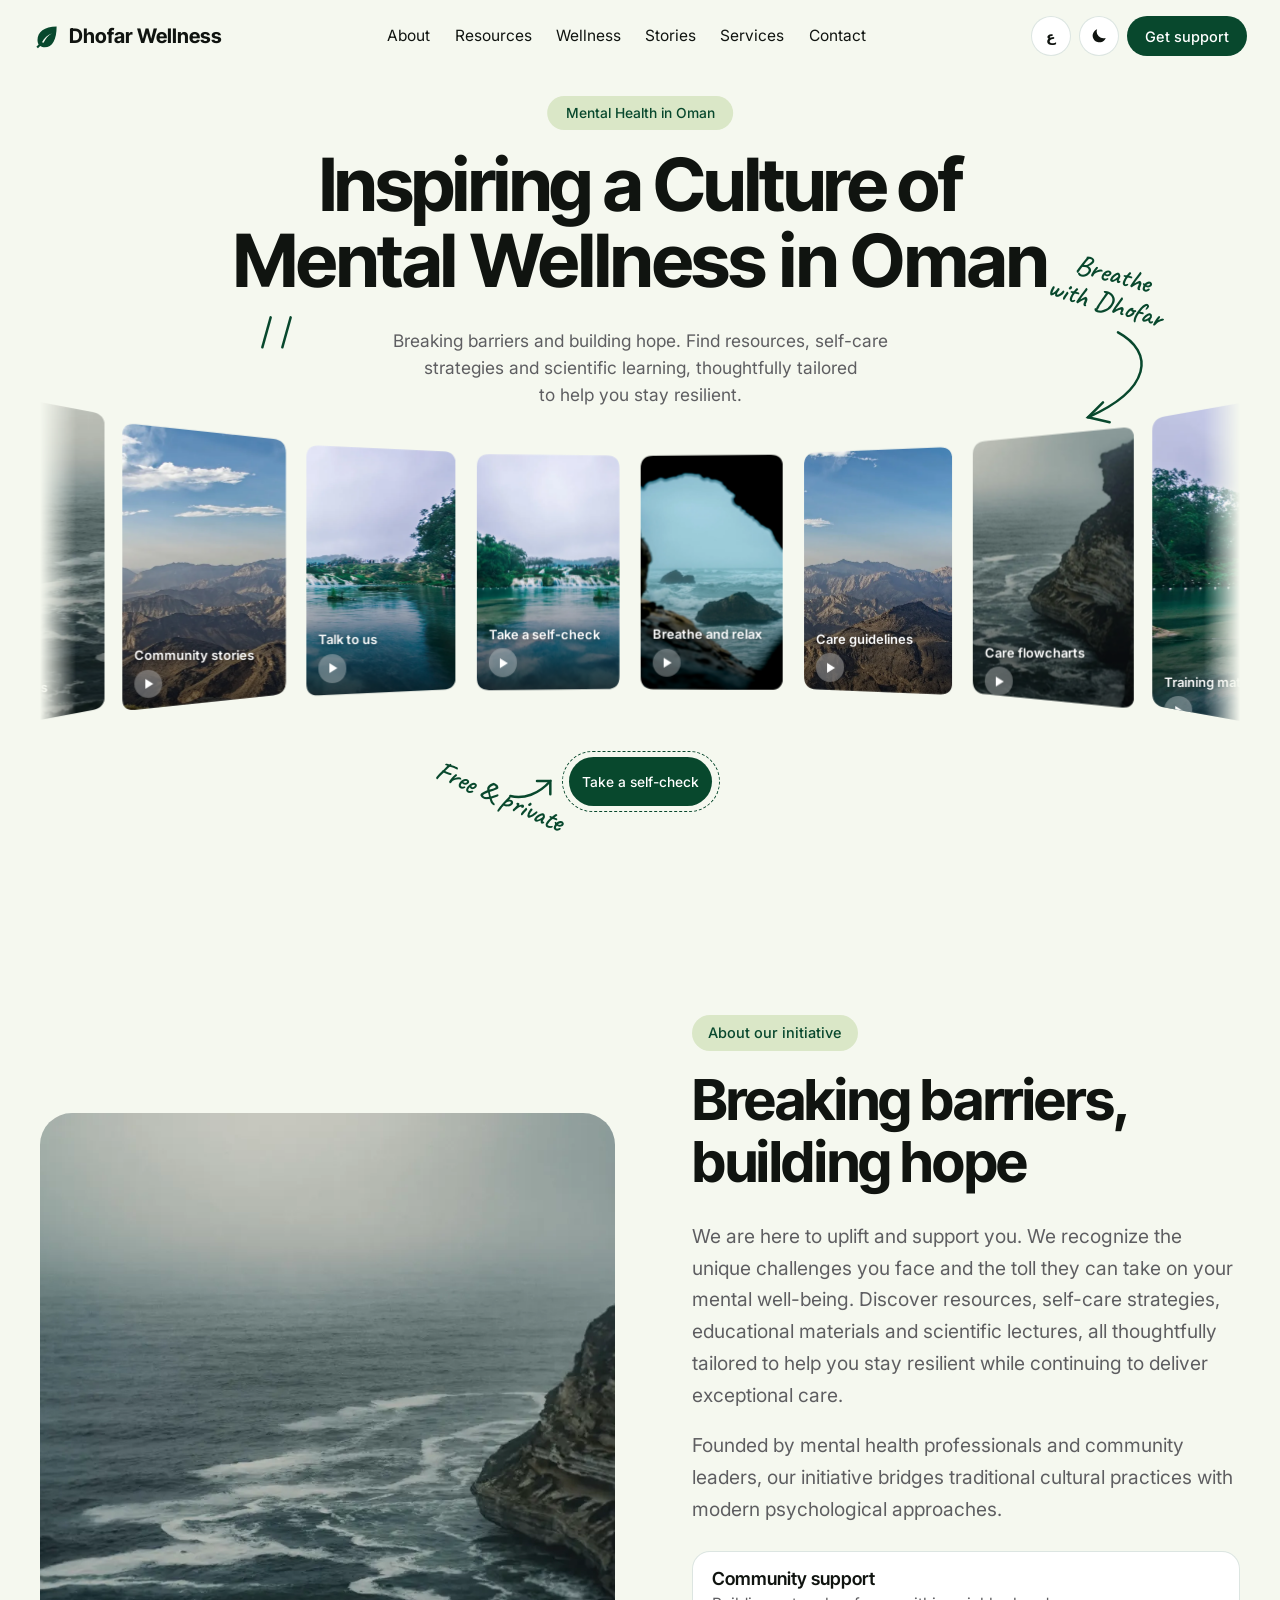
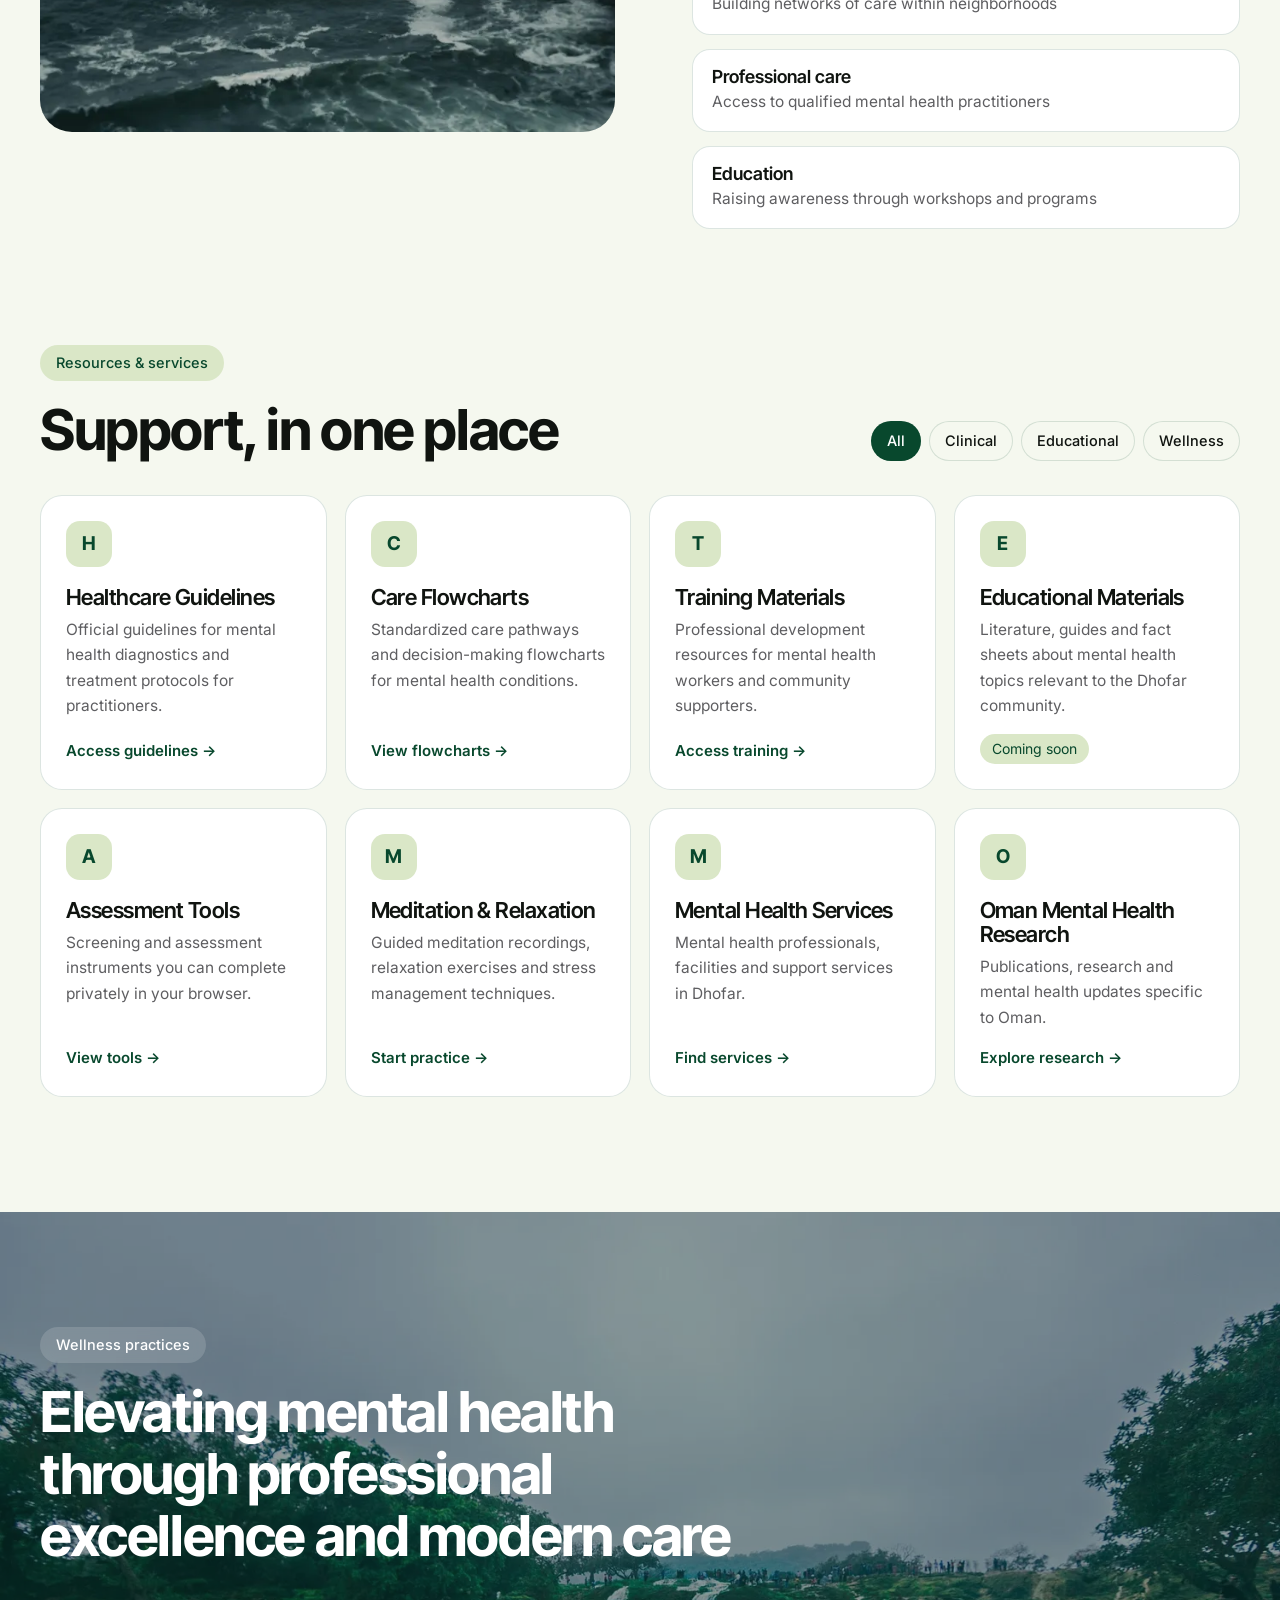
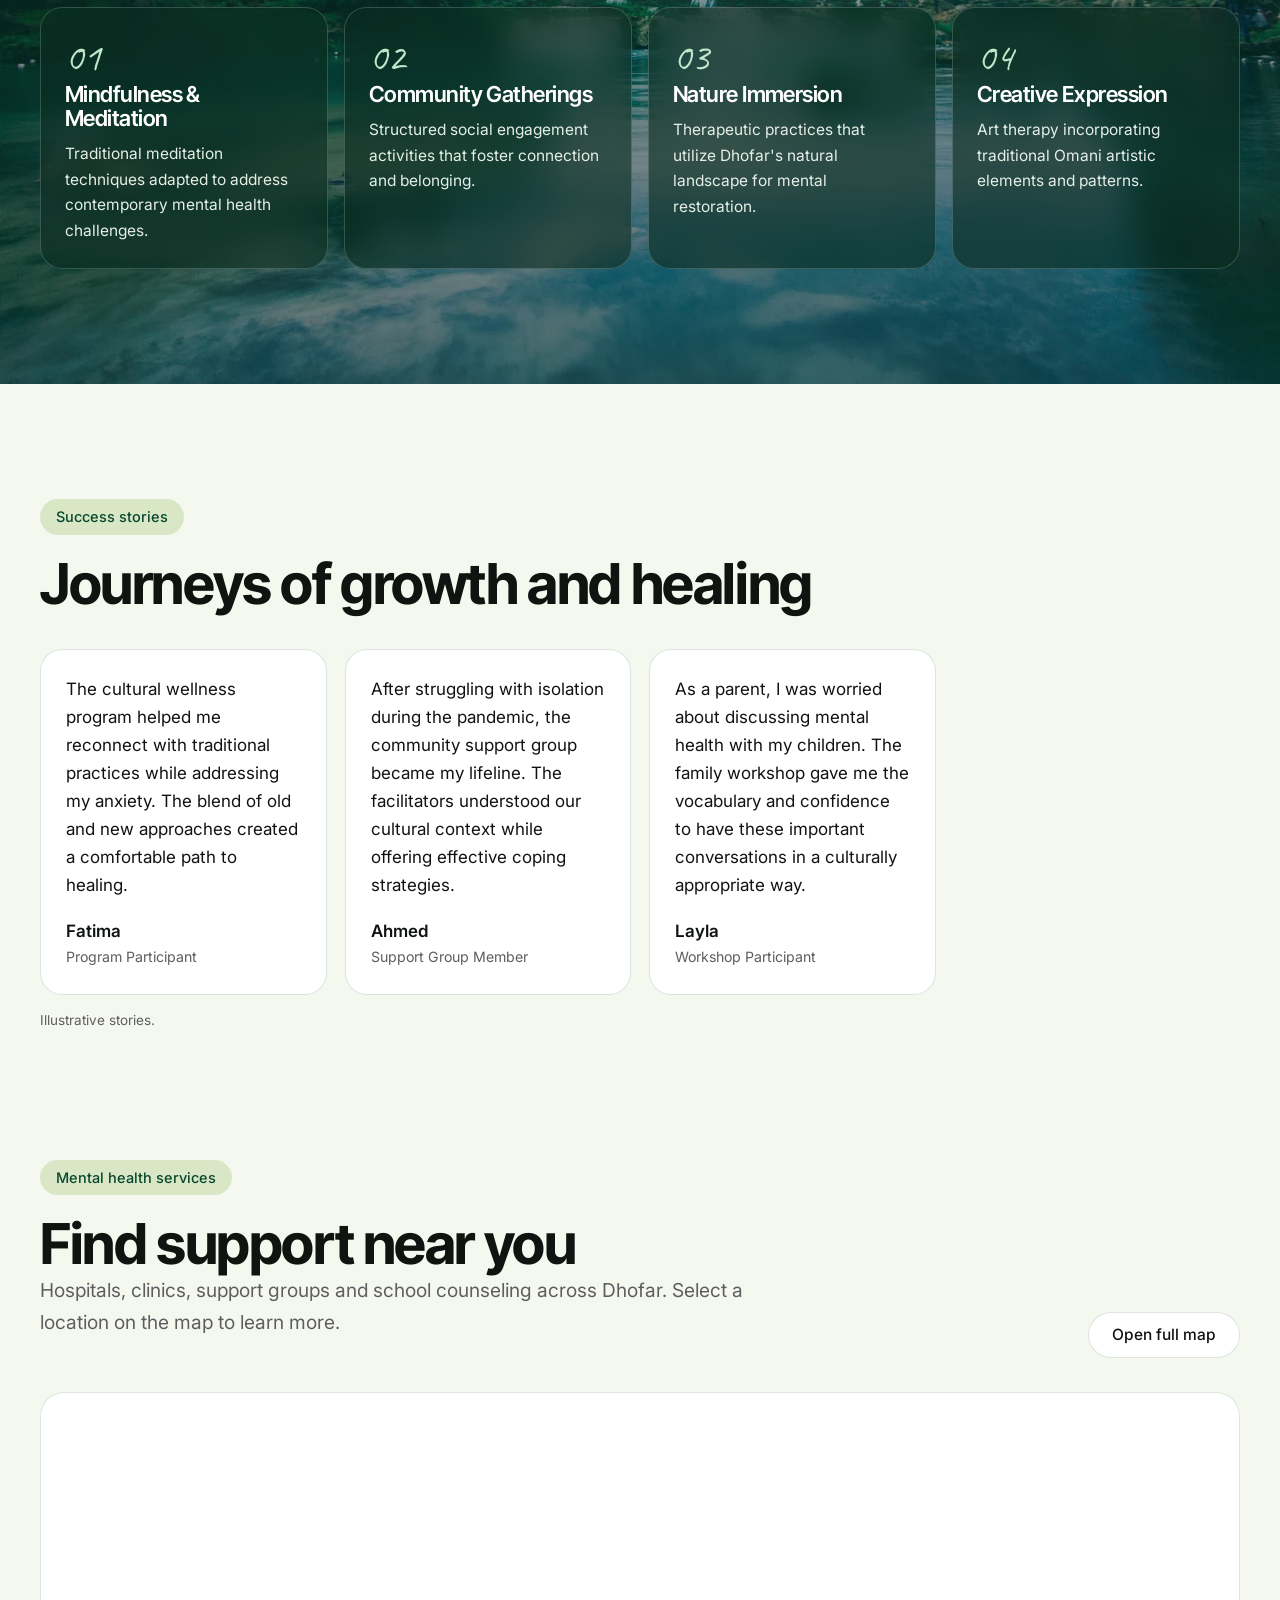
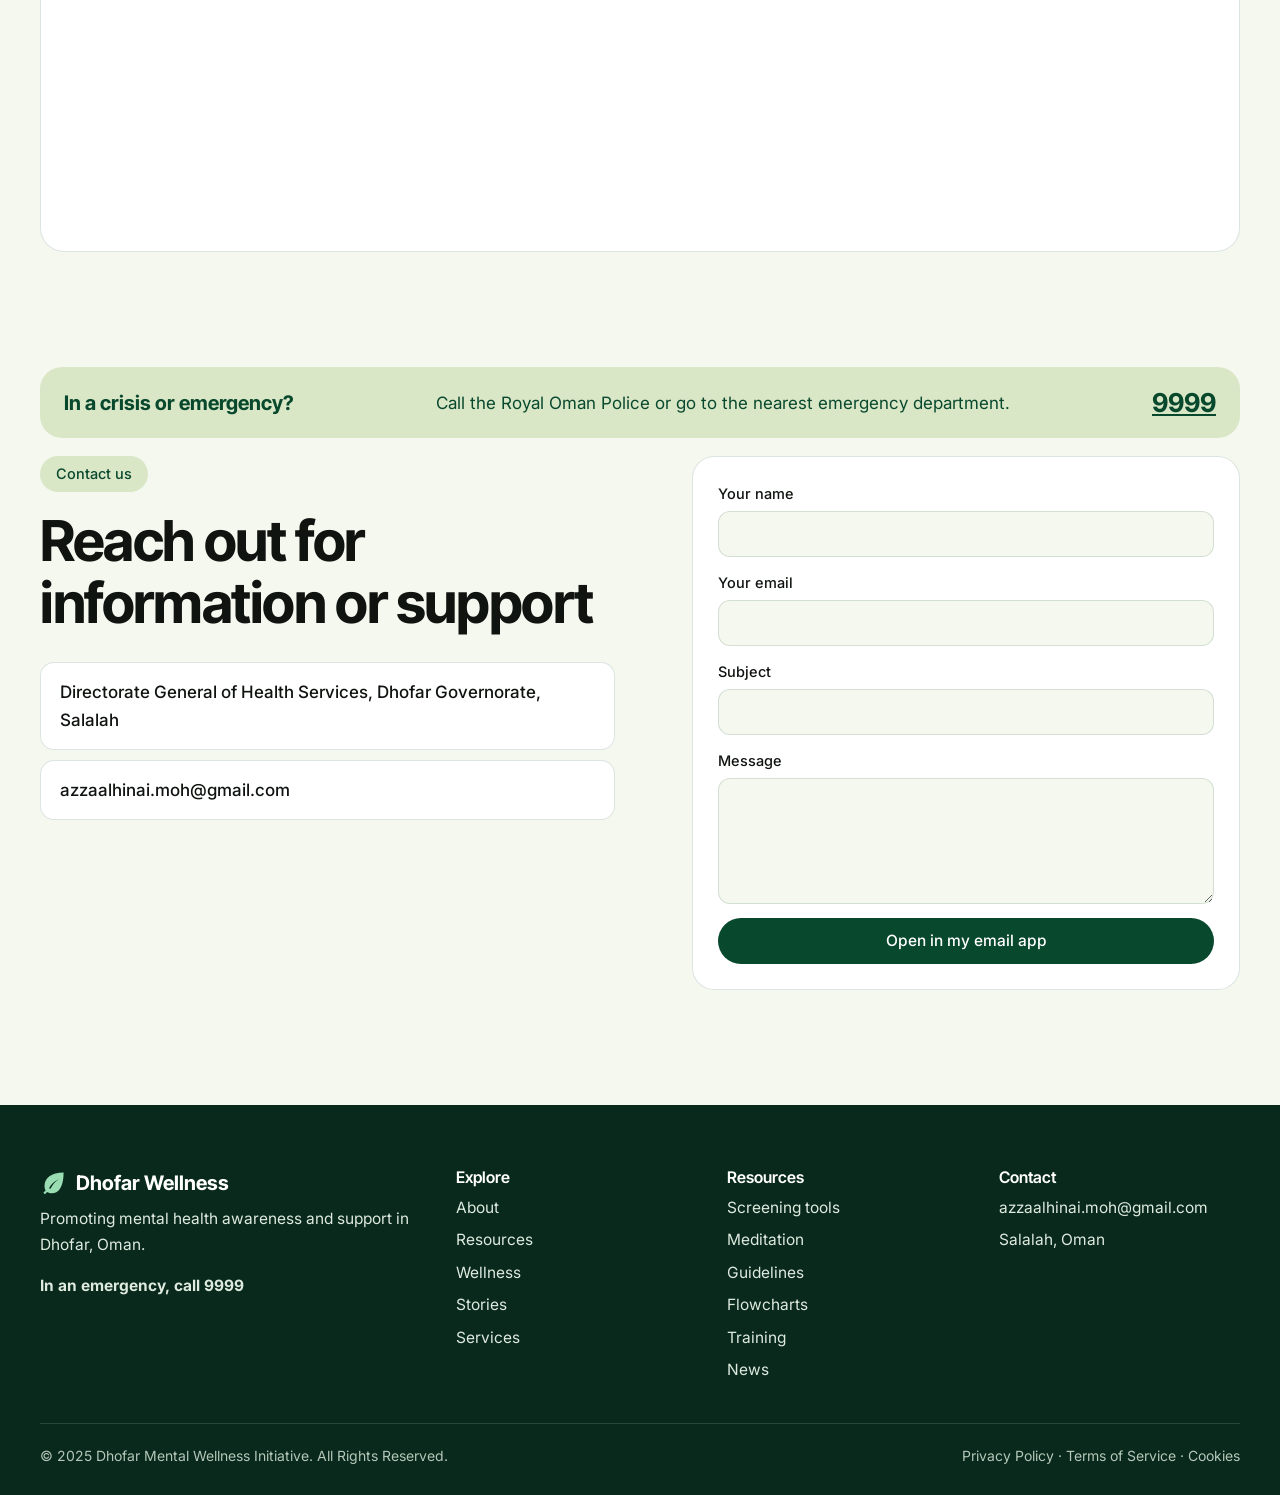
==== index.html @ 6db08f53 "Rebuild Dhofar Mental Wellness Initiative site Co-Authored-By: Claude Opus 5.5 <noreply@anthropic.co" ====
<!doctype html>
<html lang="en" dir="ltr">
<head>
<meta charset="utf-8"><meta name="viewport" content="width=device-width,initial-scale=1">
<title>Home | Dhofar Mental Wellness Initiative</title>
<meta name="description" content="Mental health resources, screening tools and support for Dhofar, Oman.">
<script>(function(){var s=function(k){try{return localStorage.getItem(k)}catch(e){}},l=s('lang')||(/^ar/i.test(navigator.language)?'ar':'en'),h=document.documentElement;h.lang=l;h.dir=l==='ar'?'rtl':'ltr';h.dataset.theme=s('theme')||(matchMedia('(prefers-color-scheme: dark)').matches?'dark':'light')})()</script>
<link rel="preconnect" href="https://fonts.googleapis.com"><link rel="preconnect" href="https://fonts.gstatic.com" crossorigin>
<link href="https://fonts.googleapis.com/css2?family=Inter:wght@400;500;600&family=Inter+Tight:wght@600;700&family=Caveat:wght@400;600&family=IBM+Plex+Sans+Arabic:wght@400;500;600;700&family=Aref+Ruqaa:wght@400;700&display=swap" rel="stylesheet">
<link rel="stylesheet" href="assets/site.css">
</head>
<body>
<a class="skip" href="#main"><span lang="en">Skip to content</span><span lang="ar">تخطَّ إلى المحتوى</span></a>
<header class="top"><div class="in">
<a class="logo" href="index.html"><svg viewBox="0 0 24 24" fill="currentColor" aria-hidden="true"><path d="M21 3C10 3 4 8 4 15c0 1.500.4 3 1 4l-2 2 1.400 1.400 2-2c1.200.800 2.600 1.100 4 1.100 7 0 10.600-7 10.600-18.500zM8 17c2-4 5-6.500 9-8-3.500 2-6 4.800-7.600 8.600L8 17z"/></svg><span lang="en">Dhofar Wellness</span><span lang="ar">عافية ظفار</span></a>
<nav class="nav" aria-label="Main"><a href="index.html#about"><span lang="en">About</span><span lang="ar">عن المبادرة</span></a><a href="index.html#resources"><span lang="en">Resources</span><span lang="ar">الموارد</span></a><a href="index.html#cultural"><span lang="en">Wellness</span><span lang="ar">العافية</span></a><a href="index.html#stories"><span lang="en">Stories</span><span lang="ar">القصص</span></a><a href="index.html#services"><span lang="en">Services</span><span lang="ar">الخدمات</span></a><a href="index.html#contact"><span lang="en">Contact</span><span lang="ar">تواصل معنا</span></a></nav>
<div class="tools">
<button class="tool" id="langBtn" type="button"><span lang="en" aria-label="التبديل إلى العربية">ع</span><span lang="ar" aria-label="Switch to English">EN</span></button>
<button class="tool" id="themeBtn" type="button" aria-label="Light or dark mode"><svg class="i-moon" viewBox="0 0 24 24" fill="currentColor" aria-hidden="true"><path d="M21 14.500A9 9 0 0 1 9.500 3a9 9 0 1 0 11.500 11.500z"/></svg><svg class="i-sun" viewBox="0 0 24 24" fill="none" stroke="currentColor" stroke-width="2" stroke-linecap="round" aria-hidden="true"><circle cx="12" cy="12" r="4.500"/><path d="M12 2v2M12 20v2M2 12h2M20 12h2M5 5l1.400 1.400M17.600 17.600 19 19M5 19l1.400-1.400M17.600 6.400 19 5"/></svg></button>
<button class="tool burger" id="burger" type="button" aria-label="Menu" aria-expanded="false">☰</button>
<a class="btn" href="index.html#contact"><span lang="en">Get support</span><span lang="ar">اطلب الدعم</span></a>
</div></div></header>
<main id="main">
<section class="hero"><div class="frame">
<p class="badge"><span lang="en">Mental Health in Oman</span><span lang="ar">الصحة النفسية في عُمان</span></p>
<h1><span lang="en"><span class="l">Inspiring a Culture of</span><span class="l l2">Mental Wellness in Oman</span></span><span lang="ar"><span class="l">نُلهم ثقافة</span><span class="l l2">العافية النفسية في عُمان</span></span></h1>
<p class="sub"><span lang="en"><span class="l">Breaking barriers and building hope. Find resources, self-care</span><span class="l">strategies and scientific learning, thoughtfully tailored</span><span class="l">to help you stay resilient.</span></span><span lang="ar"><span class="l">نكسر الحواجز ونبني الأمل. اكتشف موارد واستراتيجيات للعناية بالذات</span><span class="l">ومواد علمية أُعدّت بعناية لتناسب احتياجاتك</span><span class="l">وتساعدك على الصمود.</span></span></p>
<svg class="doodle deco abs" style="--x:263;--y:377;width:calc(46*var(--u));height:calc(44*var(--u))" viewBox="0 0 46 44" aria-hidden="true"><path d="M14 4 4 40"/><path d="M38 4 28 40"/></svg>
<div class="hand deco abs" style="--x:1212;--y:310;transform:rotate(16deg)" aria-hidden="true"><span lang="en">Breathe<br>with Dhofar</span><span lang="ar">تنفّس<br>مع ظفار</span></div>
<svg class="doodle deco abs" style="--x:1215;--y:395;width:calc(130*var(--u));height:calc(120*var(--u))" viewBox="0 0 130 120" aria-hidden="true"><path d="M78 4C122 28 118 72 42 106"/><path d="M60 88 42 106 68 112"/></svg>
<div class="stage" aria-label="Featured sections"><a class="rc" href="screening.html" draggable="false"><img src="assets/img/falls.webp" alt="" style="object-position:50% 55%;animation-delay:-0s" draggable="false"><b><span lang="en">Take a self-check</span><span lang="ar">ابدأ فحصًا ذاتيًا</span></b><i></i></a><a class="rc" href="meditation.html" draggable="false"><img src="assets/img/cave.webp" alt="" style="object-position:50% 60%;animation-delay:-3s" draggable="false"><b><span lang="en">Breathe and relax</span><span lang="ar">تنفّس واسترخِ</span></b><i></i></a><a class="rc" href="guidelines.html" draggable="false"><img src="assets/img/peaks.webp" alt="" style="object-position:70% 70%;animation-delay:-6s" draggable="false"><b><span lang="en">Care guidelines</span><span lang="ar">إرشادات الرعاية</span></b><i></i></a><a class="rc" href="flowcharts.html" draggable="false"><img src="assets/img/cliff.webp" alt="" style="object-position:85% 60%;animation-delay:-9s" draggable="false"><b><span lang="en">Care flowcharts</span><span lang="ar">مخططات الرعاية</span></b><i></i></a><a class="rc" href="training-materials.html" draggable="false"><img src="assets/img/falls.webp" alt="" style="object-position:12% 45%;animation-delay:-12s" draggable="false"><b><span lang="en">Training materials</span><span lang="ar">مواد التدريب</span></b><i></i></a><a class="rc" href="news.html" draggable="false"><img src="assets/img/cave.webp" alt="" style="object-position:75% 75%;animation-delay:-15s" draggable="false"><b><span lang="en">Mental health news</span><span lang="ar">أخبار الصحة النفسية</span></b><i></i></a><a class="rc" href="index.html#services" draggable="false"><img src="assets/img/falls.webp" alt="" style="object-position:60% 95%;animation-delay:-18s" draggable="false"><b><span lang="en">Find services</span><span lang="ar">ابحث عن الخدمات</span></b><i></i></a><a class="rc" href="index.html#cultural" draggable="false"><img src="assets/img/cliff.webp" alt="" style="object-position:30% 70%;animation-delay:-21s" draggable="false"><b><span lang="en">Wellness practices</span><span lang="ar">ممارسات العافية</span></b><i></i></a><a class="rc" href="index.html#stories" draggable="false"><img src="assets/img/peaks.webp" alt="" style="object-position:20% 80%;animation-delay:-24s" draggable="false"><b><span lang="en">Community stories</span><span lang="ar">قصص المجتمع</span></b><i></i></a><a class="rc" href="index.html#contact" draggable="false"><img src="assets/img/falls.webp" alt="" style="object-position:95% 50%;animation-delay:-27s" draggable="false"><b><span lang="en">Talk to us</span><span lang="ar">تحدث إلينا</span></b><i></i></a></div>
<div class="ring"><a class="btn" href="screening.html"><span lang="en">Take a self-check</span><span lang="ar">ابدأ فحصًا ذاتيًا</span></a></div>
<div class="hand zero abs" style="--x:470;--y:937;transform:rotate(24deg)"><span lang="en">Free &amp; private</span><span lang="ar">مجاني وخاص</span></div>
<svg class="doodle deco abs" style="--x:560;--y:925;width:calc(58*var(--u));height:calc(40*var(--u))" viewBox="0 0 58 40" aria-hidden="true"><path d="M4 30C20 34 38 28 52 12"/><path d="M36 12 52 12 52 28"/></svg>
</div></section>

<section id="about"><div class="wrap split">
<div class="shot rv"><img src="assets/img/cliff.webp" alt="Mist over the sea beside a coastal cliff" loading="lazy"></div>
<div class="rv"><span class="eyebrow"><span lang="en">About our initiative</span><span lang="ar">عن مبادرتنا</span></span>
<h2><span lang="en">Breaking barriers, building hope</span><span lang="ar">نكسر الحواجز ونبني الأمل</span></h2>
<p lang="en" class="lead">We are here to uplift and support you. We recognize the unique challenges you face and the toll they can take on your mental well-being. Discover resources, self-care strategies, educational materials and scientific lectures, all thoughtfully tailored to help you stay resilient while continuing to deliver exceptional care.</p><p lang="ar" class="lead">نحن هنا لدعمك ورفع معنوياتك. ندرك التحديات الفريدة التي تواجهها وأثرها في صحتك النفسية. اكتشف الموارد واستراتيجيات العناية بالذات والمواد التعليمية والمحاضرات العلمية، وقد أُعدّت جميعها بعناية لتساعدك على الصمود ومواصلة تقديم رعاية متميزة.</p>
<p lang="en" class="lead">Founded by mental health professionals and community leaders, our initiative bridges traditional cultural practices with modern psychological approaches.</p><p lang="ar" class="lead">أسس مبادرتنا مختصون في الصحة النفسية وقادة مجتمعيون، وهي تربط الممارسات الثقافية التقليدية بالأساليب النفسية الحديثة.</p>
<div class="feats">
<div class="feat"><h3><span lang="en">Community support</span><span lang="ar">الدعم المجتمعي</span></h3><p><span lang="en">Building networks of care within neighborhoods</span><span lang="ar">بناء شبكات رعاية داخل الأحياء</span></p></div>
<div class="feat"><h3><span lang="en">Professional care</span><span lang="ar">الرعاية المهنية</span></h3><p><span lang="en">Access to qualified mental health practitioners</span><span lang="ar">الوصول إلى ممارسين مؤهلين في الصحة النفسية</span></p></div>
<div class="feat"><h3><span lang="en">Education</span><span lang="ar">التثقيف</span></h3><p><span lang="en">Raising awareness through workshops and programs</span><span lang="ar">رفع الوعي عبر الورش والبرامج</span></p></div>
</div></div></div></section>

<section id="resources" style="padding-top:0"><div class="wrap">
<div class="head"><div><span class="eyebrow"><span lang="en">Resources &amp; services</span><span lang="ar">الموارد والخدمات</span></span><h2><span lang="en">Support, in one place</span><span lang="ar">الدعم في مكان واحد</span></h2></div>
<div class="chips" data-for="#resGrid .card"><button class="chip" type="button" data-f="all" aria-pressed="true"><span lang="en">All</span><span lang="ar">الكل</span></button><button class="chip" type="button" data-f="clinical" aria-pressed="false"><span lang="en">Clinical</span><span lang="ar">سريرية</span></button><button class="chip" type="button" data-f="edu" aria-pressed="false"><span lang="en">Educational</span><span lang="ar">تعليمية</span></button><button class="chip" type="button" data-f="well" aria-pressed="false"><span lang="en">Wellness</span><span lang="ar">العافية</span></button></div></div>
<div class="grid" id="resGrid"><a class="card rv" data-c="clinical" href="guidelines.html"><div class="ico">H</div><h3><span lang="en">Healthcare Guidelines</span><span lang="ar">الإرشادات الصحية</span></h3><p><span lang="en">Official guidelines for mental health diagnostics and treatment protocols for practitioners.</span><span lang="ar">إرشادات رسمية لتشخيص الصحة النفسية وبروتوكولات العلاج للممارسين.</span></p><span class="go"><span lang="en">Access guidelines</span><span lang="ar">عرض الإرشادات</span></span></a><a class="card rv" data-c="clinical" href="flowcharts.html"><div class="ico">C</div><h3><span lang="en">Care Flowcharts</span><span lang="ar">مخططات الرعاية</span></h3><p><span lang="en">Standardized care pathways and decision-making flowcharts for mental health conditions.</span><span lang="ar">مسارات رعاية موحدة ومخططات لاتخاذ القرار في حالات الصحة النفسية.</span></p><span class="go"><span lang="en">View flowcharts</span><span lang="ar">عرض المخططات</span></span></a><a class="card rv" data-c="edu" href="training-materials.html"><div class="ico">T</div><h3><span lang="en">Training Materials</span><span lang="ar">مواد التدريب</span></h3><p><span lang="en">Professional development resources for mental health workers and community supporters.</span><span lang="ar">موارد للتطوير المهني للعاملين في الصحة النفسية وداعمي المجتمع.</span></p><span class="go"><span lang="en">Access training</span><span lang="ar">الوصول إلى التدريب</span></span></a><div class="card rv" data-c="edu"><div class="ico">E</div><h3><span lang="en">Educational Materials</span><span lang="ar">المواد التعليمية</span></h3><p><span lang="en">Literature, guides and fact sheets about mental health topics relevant to the Dhofar community.</span><span lang="ar">منشورات وأدلة وصحائف وقائع عن موضوعات الصحة النفسية التي تهم مجتمع ظفار.</span></p><span class="soon"><span lang="en">Coming soon</span><span lang="ar">قريبًا</span></span></div><a class="card rv" data-c="clinical" href="screening.html"><div class="ico">A</div><h3><span lang="en">Assessment Tools</span><span lang="ar">أدوات التقييم</span></h3><p><span lang="en">Screening and assessment instruments you can complete privately in your browser.</span><span lang="ar">أدوات فحص وتقييم يمكنك إكمالها بخصوصية في متصفحك.</span></p><span class="go"><span lang="en">View tools</span><span lang="ar">عرض الأدوات</span></span></a><a class="card rv" data-c="well" href="meditation.html"><div class="ico">M</div><h3><span lang="en">Meditation & Relaxation</span><span lang="ar">التأمل والاسترخاء</span></h3><p><span lang="en">Guided meditation recordings, relaxation exercises and stress management techniques.</span><span lang="ar">تسجيلات تأمل موجه وتمارين استرخاء وأساليب لإدارة التوتر.</span></p><span class="go"><span lang="en">Start practice</span><span lang="ar">ابدأ التمرين</span></span></a><a class="card rv" data-c="well" href="#services"><div class="ico">M</div><h3><span lang="en">Mental Health Services</span><span lang="ar">خدمات الصحة النفسية</span></h3><p><span lang="en">Mental health professionals, facilities and support services in Dhofar.</span><span lang="ar">مختصو الصحة النفسية والمرافق وخدمات الدعم في ظفار.</span></p><span class="go"><span lang="en">Find services</span><span lang="ar">ابحث عن الخدمات</span></span></a><a class="card rv" data-c="edu" href="news.html"><div class="ico">O</div><h3><span lang="en">Oman Mental Health Research</span><span lang="ar">أبحاث الصحة النفسية في عُمان</span></h3><p><span lang="en">Publications, research and mental health updates specific to Oman.</span><span lang="ar">منشورات وأبحاث ومستجدات الصحة النفسية الخاصة بعُمان.</span></p><span class="go"><span lang="en">Explore research</span><span lang="ar">استكشف الأبحاث</span></span></a></div></div></section>

<section id="cultural" class="dark"><img src="assets/img/falls.webp" alt="" loading="lazy"><div class="wrap"><span class="eyebrow"><span lang="en">Wellness practices</span><span lang="ar">ممارسات العافية</span></span>
<h2 style="max-width:20ch"><span lang="en">Elevating mental health through professional excellence and modern care</span><span lang="ar">الارتقاء بالصحة النفسية عبر التميز المهني والرعاية الحديثة</span></h2>
<div class="practice"><div class="rv"><span>01</span><h3><span lang="en">Mindfulness & Meditation</span><span lang="ar">اليقظة الذهنية والتأمل</span></h3><p><span lang="en">Traditional meditation techniques adapted to address contemporary mental health challenges.</span><span lang="ar">أساليب تأمل تقليدية مُكيَّفة لمواجهة تحديات الصحة النفسية المعاصرة.</span></p></div><div class="rv"><span>02</span><h3><span lang="en">Community Gatherings</span><span lang="ar">اللقاءات المجتمعية</span></h3><p><span lang="en">Structured social engagement activities that foster connection and belonging.</span><span lang="ar">أنشطة اجتماعية منظمة تعزز التواصل والانتماء.</span></p></div><div class="rv"><span>03</span><h3><span lang="en">Nature Immersion</span><span lang="ar">الانغماس في الطبيعة</span></h3><p><span lang="en">Therapeutic practices that utilize Dhofar's natural landscape for mental restoration.</span><span lang="ar">ممارسات علاجية تستفيد من طبيعة ظفار لاستعادة الصفاء الذهني.</span></p></div><div class="rv"><span>04</span><h3><span lang="en">Creative Expression</span><span lang="ar">التعبير الإبداعي</span></h3><p><span lang="en">Art therapy incorporating traditional Omani artistic elements and patterns.</span><span lang="ar">علاج بالفن يوظف العناصر والزخارف الفنية العُمانية التقليدية.</span></p></div></div></div></section>

<section id="stories"><div class="wrap"><div class="head"><div><span class="eyebrow"><span lang="en">Success stories</span><span lang="ar">قصص نجاح</span></span><h2><span lang="en">Journeys of growth and healing</span><span lang="ar">رحلات من النمو والتعافي</span></h2></div></div>
<div class="grid"><figure class="card rv" style="margin:0"><blockquote><span lang="en">The cultural wellness program helped me reconnect with traditional practices while addressing my anxiety. The blend of old and new approaches created a comfortable path to healing.</span><span lang="ar">ساعدني برنامج العافية الثقافية على إعادة التواصل مع الممارسات التقليدية أثناء التعامل مع قلقي. وقد صنع المزج بين القديم والجديد طريقًا مريحًا للتعافي.</span></blockquote><figcaption class="who"><span lang="en">Fatima</span><span lang="ar">فاطمة</span><small><span lang="en">Program Participant</span><span lang="ar">مشاركة في البرنامج</span></small></figcaption></figure><figure class="card rv" style="margin:0"><blockquote><span lang="en">After struggling with isolation during the pandemic, the community support group became my lifeline. The facilitators understood our cultural context while offering effective coping strategies.</span><span lang="ar">بعد معاناتي مع العزلة أثناء الجائحة، أصبحت مجموعة الدعم المجتمعي طوق نجاة لي. فهم الميسرون سياقنا الثقافي وقدموا استراتيجيات فعالة للتأقلم.</span></blockquote><figcaption class="who"><span lang="en">Ahmed</span><span lang="ar">أحمد</span><small><span lang="en">Support Group Member</span><span lang="ar">عضو مجموعة دعم</span></small></figcaption></figure><figure class="card rv" style="margin:0"><blockquote><span lang="en">As a parent, I was worried about discussing mental health with my children. The family workshop gave me the vocabulary and confidence to have these important conversations in a culturally appropriate way.</span><span lang="ar">كنت قلقة بصفتي أمًا من الحديث مع أطفالي عن الصحة النفسية. منحتني ورشة الأسرة المفردات والثقة لإجراء هذه الأحاديث المهمة بطريقة تناسب ثقافتنا.</span></blockquote><figcaption class="who"><span lang="en">Layla</span><span lang="ar">ليلى</span><small><span lang="en">Workshop Participant</span><span lang="ar">مشاركة في الورشة</span></small></figcaption></figure></div>
<p lang="en" class="tag">Illustrative stories.</p><p lang="ar" class="tag">قصص توضيحية.</p></div></section>

<section id="services" style="padding-top:0"><div class="wrap"><div class="head"><div><span class="eyebrow"><span lang="en">Mental health services</span><span lang="ar">خدمات الصحة النفسية</span></span><h2><span lang="en">Find support near you</span><span lang="ar">ابحث عن الدعم بالقرب منك</span></h2>
<p lang="en" class="lead">Hospitals, clinics, support groups and school counseling across Dhofar. Select a location on the map to learn more.</p><p lang="ar" class="lead">مستشفيات وعيادات ومجموعات دعم وإرشاد مدرسي في أنحاء ظفار. اختر موقعًا على الخريطة لمعرفة المزيد.</p></div>
<a class="btn ghost" href="https://www.google.com/maps/d/viewer?mid=1frkJr2AGwxv7CSSsHj_g3TFSi0qYcoUw" target="_blank" rel="noopener"><span lang="en">Open full map</span><span lang="ar">افتح الخريطة كاملة</span></a></div>
<div class="map rv"><iframe src="https://www.google.com/maps/d/embed?mid=1frkJr2AGwxv7CSSsHj_g3TFSi0qYcoUw&amp;ehbc=2E312F" title="Map of mental health services in Dhofar" loading="lazy"></iframe></div></div></section>

<section id="contact" style="padding-top:0"><div class="wrap">
<div class="sos rv"><strong><span lang="en">In a crisis or emergency?</span><span lang="ar">في أزمة أو حالة طارئة؟</span></strong><span><span lang="en">Call the Royal Oman Police or go to the nearest emergency department.</span><span lang="ar">اتصل بشرطة عُمان السلطانية أو توجّه إلى أقرب قسم طوارئ.</span></span><a class="num" href="tel:9999">9999</a></div>
<div class="split" style="align-items:start"><div class="rv"><span class="eyebrow"><span lang="en">Contact us</span><span lang="ar">تواصل معنا</span></span><h2><span lang="en">Reach out for information or support</span><span lang="ar">تواصل معنا للمعلومات أو الدعم</span></h2>
<div class="docs" style="margin-top:22px"><a href="https://maps.app.goo.gl/Nxb3UMQnz2cRVhFw8" target="_blank" rel="noopener"><span lang="en">Directorate General of Health Services, Dhofar Governorate, Salalah</span><span lang="ar">المديرية العامة للخدمات الصحية بمحافظة ظفار، صلالة</span></a><a href="mailto:azzaalhinai.moh@gmail.com">azzaalhinai.moh@gmail.com</a></div></div>
<form class="card rv" id="contactForm" data-to="azzaalhinai.moh@gmail.com" style="align-items:stretch">
<label><span lang="en">Your name</span><span lang="ar">اسمك</span><input name="name" required autocomplete="name"></label><label><span lang="en">Your email</span><span lang="ar">بريدك الإلكتروني</span><input name="email" type="email" required autocomplete="email" dir="ltr"></label>
<label><span lang="en">Subject</span><span lang="ar">الموضوع</span><input name="subject" required></label><label><span lang="en">Message</span><span lang="ar">الرسالة</span><textarea name="message" rows="5" required></textarea></label>
<button class="btn" type="submit"><span lang="en">Open in my email app</span><span lang="ar">افتح في تطبيق البريد</span></button></form></div></div></section></main>
<footer><div class="wrap"><div class="fgrid">
<div><a class="logo" href="index.html"><svg viewBox="0 0 24 24" fill="currentColor" aria-hidden="true"><path d="M21 3C10 3 4 8 4 15c0 1.500.4 3 1 4l-2 2 1.400 1.400 2-2c1.200.800 2.600 1.100 4 1.100 7 0 10.600-7 10.600-18.500zM8 17c2-4 5-6.500 9-8-3.500 2-6 4.800-7.600 8.600L8 17z"/></svg><span lang="en">Dhofar Wellness</span><span lang="ar">عافية ظفار</span></a><p lang="en" >Promoting mental health awareness and support in Dhofar, Oman.</p><p lang="ar" >نعزز الوعي بالصحة النفسية ودعمها في ظفار، عُمان.</p>
<p><strong><span lang="en">In an emergency, call</span><span lang="ar">في حالات الطوارئ، اتصل على</span> <a href="tel:9999" dir="ltr">9999</a></strong></p></div>
<div><h3><span lang="en">Explore</span><span lang="ar">استكشف</span></h3><ul><li><a href="index.html#about"><span lang="en">About</span><span lang="ar">عن المبادرة</span></a></li><li><a href="index.html#resources"><span lang="en">Resources</span><span lang="ar">الموارد</span></a></li><li><a href="index.html#cultural"><span lang="en">Wellness</span><span lang="ar">العافية</span></a></li><li><a href="index.html#stories"><span lang="en">Stories</span><span lang="ar">القصص</span></a></li><li><a href="index.html#services"><span lang="en">Services</span><span lang="ar">الخدمات</span></a></li></ul></div>
<div><h3><span lang="en">Resources</span><span lang="ar">الموارد</span></h3><ul><li><a href="screening.html"><span lang="en">Screening tools</span><span lang="ar">أدوات الفحص</span></a></li><li><a href="meditation.html"><span lang="en">Meditation</span><span lang="ar">التأمل</span></a></li><li><a href="guidelines.html"><span lang="en">Guidelines</span><span lang="ar">الإرشادات</span></a></li><li><a href="flowcharts.html"><span lang="en">Flowcharts</span><span lang="ar">المخططات</span></a></li><li><a href="training-materials.html"><span lang="en">Training</span><span lang="ar">التدريب</span></a></li><li><a href="news.html"><span lang="en">News</span><span lang="ar">الأخبار</span></a></li></ul></div>
<div><h3><span lang="en">Contact</span><span lang="ar">تواصل</span></h3><ul><li><a href="mailto:azzaalhinai.moh@gmail.com">azzaalhinai.moh@gmail.com</a></li><li><a href="https://maps.app.goo.gl/Nxb3UMQnz2cRVhFw8" target="_blank" rel="noopener"><span lang="en">Salalah, Oman</span><span lang="ar">صلالة، عُمان</span></a></li></ul></div>
</div><div class="fend"><span>© 2025 <span lang="en">Dhofar Mental Wellness Initiative. All Rights Reserved.</span><span lang="ar">مبادرة ظفار للعافية النفسية. جميع الحقوق محفوظة.</span></span>
<span><a href="privacy-policy.html"><span lang="en">Privacy Policy</span><span lang="ar">سياسة الخصوصية</span></a> · <a href="terms-of-service.html"><span lang="en">Terms of Service</span><span lang="ar">شروط الخدمة</span></a> · <a href="privacy-policy.html#cookies"><span lang="en">Cookies</span><span lang="ar">ملفات تعريف الارتباط</span></a></span></div></div></footer>
<script src="assets/site.js"></script>
</body></html>
---- assets/site.css ----
:root{--bg:#F5F8EF;--surface:#fff;--ink:#101410;--muted:#5E5E61;--green:#08482D;--on-green:#fff;--mint:#DAE7C7;--mint-ink:#08482D;--line:#08482d24;--note:#08482D;--danger:#9c2f22;
--sans:"Inter",system-ui,sans-serif;--head:"Inter Tight","Inter",sans-serif;--hand:"Caveat",cursive;--r:22px}
[data-theme=dark]{--bg:#0D1611;--surface:#16211A;--ink:#EFF4E8;--muted:#A4B0A5;--green:#9ADDB3;--on-green:#07261A;--mint:#1F3628;--mint-ink:#BFE6CB;--line:#d7f0dd24;--note:#9ADDB3;--danger:#ff9d8c}
html[lang=ar]{--sans:"IBM Plex Sans Arabic",system-ui,sans-serif;--head:"IBM Plex Sans Arabic",sans-serif;--hand:"Aref Ruqaa",serif}
html[lang=en] [lang=ar]:not(html),html[lang=ar] [lang=en]:not(html){display:none!important}
*{box-sizing:border-box}html{scroll-behavior:smooth;scroll-padding-top:90px}
body{margin:0;background:var(--bg);color:var(--ink);font:400 17px/1.65 var(--sans);transition:background .35s,color .35s;overflow-x:hidden}
img{max-width:100%;display:block}a{color:inherit}h1,h2,h3{font-family:var(--head);line-height:1.1;margin:0 0 .5em;letter-spacing:-.025em}html[lang=ar] h1,html[lang=ar] h2,html[lang=ar] h3{letter-spacing:0;line-height:1.3}
h2{font-size:clamp(32px,4.4vw,58px);font-weight:700}h3{font-size:22px;font-weight:600}p{margin:0 0 1em}
:focus-visible{outline:3px solid var(--green);outline-offset:3px;border-radius:6px}
.skip{position:absolute;inset-inline-start:12px;top:-60px;background:var(--green);color:var(--on-green);padding:8px 16px;border-radius:99px;z-index:100}.skip:focus{top:10px}
.wrap{width:min(1200px,100% - 40px);margin-inline:auto}section{padding:clamp(64px,9vw,120px) 0}
.eyebrow{display:inline-block;background:var(--mint);color:var(--mint-ink);font-weight:500;font-size:14.5px;padding:6px 16px;border-radius:99px;margin-bottom:18px}
.lead{color:var(--muted);font-size:clamp(17px,1.5vw,20px);max-width:64ch}
.btn{display:inline-flex;align-items:center;justify-content:center;gap:8px;min-height:46px;padding:0 24px;border-radius:99px;background:var(--green);color:var(--on-green);border:0;font:500 15.5px var(--sans);text-decoration:none;cursor:pointer;transition:transform .2s,opacity .2s}
.btn:hover{transform:translateY(-2px)}.btn.ghost{background:var(--surface);color:var(--ink);box-shadow:inset 0 0 0 1px var(--line)}
.btns{display:flex;flex-wrap:wrap;gap:12px}
/* header */
.top{position:fixed;inset:0 0 auto;z-index:50;transition:background .3s,box-shadow .3s}.top.stuck{background:color-mix(in srgb,var(--bg) 86%,transparent);backdrop-filter:blur(14px);box-shadow:0 1px 0 var(--line)}
.top .in{display:flex;align-items:center;gap:18px;height:72px;padding-inline:clamp(16px,2.6vw,37px)}
.logo{display:flex;align-items:center;gap:9px;font:700 20px var(--head);text-decoration:none;color:var(--ink);white-space:nowrap}.logo svg{width:27px;color:var(--green)}
.nav{display:flex;gap:clamp(14px,1.9vw,30px);margin-inline:auto;font-size:15.5px}.nav a{text-decoration:none;position:relative;padding:6px 0;white-space:nowrap}.nav a:after{content:"";position:absolute;inset:auto 0 0;height:2px;background:var(--green);transform:scaleX(0);transition:transform .25s}.nav a:hover:after{transform:scaleX(1)}
.tools{display:flex;align-items:center;gap:8px}.tool{height:40px;min-width:40px;padding:0 10px;border-radius:99px;background:var(--surface);border:0;box-shadow:inset 0 0 0 1px var(--line);color:var(--ink);font:600 14px var(--sans);cursor:pointer;display:grid;place-items:center}.tool svg{width:18px}
[data-theme=dark] .i-moon,:root:not([data-theme=dark]) .i-sun{display:none}
.top .btn{min-height:40px;padding:0 18px;font-size:14.5px;white-space:nowrap}.burger{display:none}
@media(max-width:1120px){.burger{display:grid}.nav{position:absolute;top:72px;inset-inline:12px;flex-direction:column;gap:2px;background:var(--surface);padding:12px 20px;border-radius:18px;box-shadow:0 18px 50px #0003;display:none;font-size:17px;margin:0}.nav.open{display:flex}.nav a{padding:10px 0}.tools{margin-inline-start:auto}}
@media(max-width:480px){.top .btn{display:none}}
/* hero */
.hero{--u:min(100vw/1440,100vh/1080);height:calc(1080*var(--u));padding:0;position:relative;overflow:hidden}
.frame{position:absolute;inset-block:0;left:50%;width:calc(1440*var(--u));transform:translateX(-50%);direction:ltr}
.abs{position:absolute;left:calc(var(--x)*var(--u));top:calc(var(--y)*var(--u))}
.badge{left:50%;top:calc(115*var(--u));transform:translateX(-50%);background:var(--mint);color:var(--mint-ink);font-weight:500;font-size:calc(16.6*var(--u));padding:calc(7*var(--u)) calc(22*var(--u));border-radius:99px;white-space:nowrap;position:absolute}
.hero h1{position:absolute;inset-inline:0;top:calc(176*var(--u));text-align:center;font-size:calc(88*var(--u));line-height:calc(92*var(--u));font-weight:700;letter-spacing:-.035em;margin:0}.hero h1 .l{display:block}.hero h1 .l2{letter-spacing:-.022em}
html[lang=ar] .hero h1{letter-spacing:0;font-size:calc(76*var(--u));line-height:calc(98*var(--u))}
.sub{position:absolute;inset-inline:0;top:calc(394*var(--u));text-align:center;color:var(--muted);font-size:calc(20.8*var(--u));line-height:calc(32*var(--u));margin:0}.sub .l{display:block}
.hand{font:600 calc(34*var(--u))/1.05 var(--hand);color:var(--note);text-align:center;white-space:nowrap}
.doodle{fill:none;stroke:var(--note);stroke-width:3;stroke-linecap:round;overflow:visible}
.ring{position:absolute;left:calc(626*var(--u));top:calc(901*var(--u));width:calc(190*var(--u));height:calc(74*var(--u));border:1.5px dashed var(--green);border-radius:99px;display:grid;place-items:center}
.ring .btn{width:calc(172*var(--u));height:calc(58*var(--u));min-height:0;padding:0;font-size:calc(16.5*var(--u));white-space:nowrap}
.stage{position:absolute;inset:0;touch-action:pan-y;user-select:none;pointer-events:none;-webkit-mask:linear-gradient(90deg,transparent,#000 3%,#000 97%,transparent);mask:linear-gradient(90deg,transparent,#000 3%,#000 97%,transparent)}
.rc{position:absolute;left:0;top:0;display:block;text-decoration:none;overflow:hidden;color:#fff;pointer-events:auto;cursor:grab;will-change:transform,clip-path;background:#3d5c56}.stage.drag .rc{cursor:grabbing}
.rc img{position:absolute;inset:0;width:100%;height:100%;object-fit:cover;pointer-events:none;animation:drift 16s ease-in-out infinite alternate}
@keyframes drift{from{transform:scale(1.08) translate(-2%,1%)}to{transform:scale(1.26) translate(3%,-3%)}}
.rc:after{content:"";position:absolute;inset:0;background:linear-gradient(transparent 50%,#0009)}
.rc b{position:absolute;z-index:1;bottom:calc(58*var(--cu));inset-inline:calc(14*var(--cu));font:600 calc(15.5*var(--cu))/1.25 var(--sans);text-shadow:0 1px 6px #0007}
.rc i{position:absolute;z-index:1;bottom:calc(16*var(--cu));left:calc(14*var(--cu));width:calc(34*var(--cu));height:calc(34*var(--cu));border-radius:50%;background:#ffffff4d;backdrop-filter:blur(8px);display:grid;place-items:center}.rc i:before{content:"";border-left:calc(10*var(--cu)) solid #fff;border-block:calc(6*var(--cu)) solid transparent;margin-left:2px}
.rc:focus-visible{outline:none;filter:brightness(1.15) saturate(1.2)}
@media(max-width:820px){.hero{height:auto;padding:96px 0 34px;--u:1px}.frame{position:static;transform:none;width:auto;direction:inherit;text-align:center}
.badge,.hero h1,.sub{position:static;transform:none}.badge{display:inline-block;font-size:14px;padding:6px 16px}.hero h1{font-size:clamp(38px,11vw,56px)!important;line-height:1.08!important;margin:16px 16px 12px}html[lang=ar] .hero h1{line-height:1.3!important}.sub{font-size:16px;line-height:1.55;padding:0 22px}.sub .l{display:inline}
.stage{position:relative;height:250px;margin:24px 0 22px;inset:auto}.ring{position:relative;left:auto;top:auto;margin:auto;width:210px;height:74px}.ring .btn{width:190px;height:58px;font-size:16px}.hero .deco{display:none}.hand.zero{position:static;display:block;font-size:26px;margin-top:10px;transform:rotate(-3deg)!important}}
/* about */
.split{display:grid;grid-template-columns:1.05fr 1fr;gap:clamp(30px,6vw,84px);align-items:center}.shot{border-radius:32px;overflow:hidden;aspect-ratio:4/4.3;position:relative}.shot img{width:100%;height:100%;object-fit:cover;transition:transform 1.2s}.shot:hover img{transform:scale(1.05)}
.feats{display:grid;gap:14px;margin-top:26px}.feat{background:var(--surface);padding:18px 20px;border-radius:18px;box-shadow:inset 0 0 0 1px var(--line)}.feat h3{font-size:18px;margin:0 0 2px;letter-spacing:0}.feat p{margin:0;color:var(--muted);font-size:15.5px}
@media(max-width:820px){.split{grid-template-columns:1fr}}
/* cards */
.head{display:flex;flex-wrap:wrap;justify-content:space-between;align-items:end;gap:20px;margin-bottom:34px}.head h2{margin:0}
.chips{display:flex;flex-wrap:wrap;gap:8px}.chip{min-height:40px;padding:0 16px;border-radius:99px;border:0;box-shadow:inset 0 0 0 1px var(--line);background:transparent;color:var(--ink);font:500 14.5px var(--sans);cursor:pointer}.chip[aria-pressed=true]{background:var(--green);color:var(--on-green)}
.grid{display:grid;grid-template-columns:repeat(auto-fill,minmax(265px,1fr));gap:18px}
.card{background:var(--surface);border-radius:var(--r);padding:26px;box-shadow:inset 0 0 0 1px var(--line);display:flex;flex-direction:column;align-items:flex-start;transition:transform .25s,box-shadow .25s;position:relative;color:inherit}
a.card{text-decoration:none}a.card:hover,button.card:hover{transform:translateY(-5px);box-shadow:inset 0 0 0 1.5px var(--green),0 22px 44px -26px #08482d88}
button.card{border:0;font:inherit;text-align:start;cursor:pointer}
.card h3{margin-bottom:8px}.card p{color:var(--muted);font-size:15.5px}.card .go{margin-top:auto;font-weight:600;color:var(--green);font-size:15px}.card .go:after{content:" →"}html[lang=ar] .card .go:after{content:" ←"}.soon{margin-top:auto;font-size:14px;background:var(--mint);color:var(--mint-ink);padding:3px 12px;border-radius:99px;white-space:nowrap}
.ico{width:46px;height:46px;border-radius:14px;background:var(--mint);color:var(--mint-ink);display:grid;place-items:center;font:700 19px var(--head);margin-bottom:18px}
.dark{position:relative;color:#fff;overflow:hidden;background:#0b2c21}.dark>img{position:absolute;inset:0;width:100%;height:100%;object-fit:cover;opacity:.55}.dark .wrap{position:relative}.dark .eyebrow{background:#ffffff26;color:#fff;backdrop-filter:blur(6px)}
.practice{display:grid;grid-template-columns:repeat(auto-fit,minmax(240px,1fr));gap:16px;margin-top:40px}.practice div{background:#0b2c2199;backdrop-filter:blur(14px);border:1px solid #ffffff2e;border-radius:var(--r);padding:24px}.practice>div>span:first-child{font:400 40px var(--hand);color:#bfe6cb}.practice p{margin:0;color:#e5efe7;font-size:15.5px}
blockquote{margin:0 0 18px;font-size:17px}.who{margin-top:auto;font-weight:600}.who small{display:block;font-weight:400;color:var(--muted)}.tag{font-size:13.5px;color:var(--muted);margin-top:14px}
.map{border-radius:24px;overflow:hidden;box-shadow:inset 0 0 0 1px var(--line);height:460px;background:var(--surface)}.map iframe{width:100%;height:100%;border:0;display:block}
.sos{background:var(--mint);color:var(--mint-ink);border-radius:var(--r);padding:20px 24px;display:flex;flex-wrap:wrap;gap:8px 18px;align-items:center;justify-content:space-between;margin-bottom:18px}.sos strong{font:700 20px var(--head)}.sos .num{font:700 26px var(--head);direction:ltr;unicode-bidi:isolate}
form{display:grid;gap:14px}label{display:grid;gap:5px;font-size:14.5px;font-weight:500}input,textarea{font:400 16px var(--sans);padding:12px 14px;border-radius:12px;border:1px solid var(--line);background:var(--bg);color:var(--ink);width:100%}
/* subpages */
.phero{position:relative;padding:150px 0 70px;background:var(--mint);color:var(--mint-ink);overflow:hidden}.phero h1{font-size:clamp(38px,6vw,76px);font-weight:700}.crumbs{font-size:14.5px;margin-bottom:14px}.phero .lead{color:inherit;opacity:.85}
.table{width:100%;border-collapse:collapse;background:var(--surface);border-radius:var(--r);overflow:hidden}.table th,.table td{padding:16px 18px;text-align:start;vertical-align:top;border-bottom:1px solid var(--line);font-size:15.5px}.table th{background:var(--mint);color:var(--mint-ink)}.scroll{overflow-x:auto}
.docs{display:grid;gap:10px}.docs a,.docs .d{display:flex;justify-content:space-between;align-items:center;gap:12px;padding:16px 20px;border-radius:14px;background:var(--surface);box-shadow:inset 0 0 0 1px var(--line);text-decoration:none;font-weight:500}.docs a:hover{box-shadow:inset 0 0 0 1.5px var(--green)}.docs .soon{margin:0}
.chart{padding:0;overflow:hidden;cursor:zoom-in}.chart img{width:100%;aspect-ratio:4/3;object-fit:cover;object-position:top}.chart div{padding:22px}
dialog{border:0;border-radius:18px;padding:0;background:var(--surface);max-width:94vw;max-height:94vh}dialog::backdrop{background:#000b}dialog img{max-height:84vh;width:auto;margin:auto}dialog header{display:flex;justify-content:flex-end;padding:10px 14px}
.video{aspect-ratio:16/9;width:100%;border:0;display:block}.vcard{padding:0;overflow:hidden}.vcard div{padding:22px}
.prose{max-width:80ch}.prose h2{font-size:26px;margin-top:1.7em;letter-spacing:-.01em}.prose h3{font-size:19px}.prose li{margin-bottom:.4em}.prose a{color:var(--green)}
.steps{max-width:760px;margin:auto}.bar{height:8px;background:var(--mint);border-radius:9px;overflow:hidden;margin:14px 0 26px}.bar i{display:block;height:100%;background:var(--green);transition:width .3s}
.opt{display:block;width:100%;text-align:start;padding:15px 20px;margin-bottom:10px;border-radius:14px;border:0;box-shadow:inset 0 0 0 1px var(--line);background:var(--surface);color:var(--ink);font:500 16px var(--sans);cursor:pointer}.opt:hover{box-shadow:inset 0 0 0 1.5px var(--green)}.opt[aria-pressed=true]{background:var(--green);color:var(--on-green)}
.score{font:700 84px/1 var(--head);color:var(--green);margin-bottom:8px}.alert{background:color-mix(in srgb,var(--danger) 14%,var(--surface));border:1px solid var(--danger);padding:18px 20px;border-radius:12px;margin-bottom:18px}
/* footer */
footer{background:#08291c;color:#dfeadf;padding:64px 0 28px;font-size:15.5px}footer a{text-decoration:none}footer a:hover{text-decoration:underline}footer h3{font-size:16px;color:#fff;letter-spacing:0}footer ul{list-style:none;margin:0;padding:0;display:grid;gap:7px}.fgrid{display:grid;grid-template-columns:1.6fr repeat(3,1fr);gap:30px}.fgrid .logo{color:#fff;margin-bottom:10px}.fgrid .logo svg{color:#9ADDB3}.fend{border-top:1px solid #ffffff22;margin-top:40px;padding-top:20px;display:flex;flex-wrap:wrap;justify-content:space-between;gap:12px;font-size:14px;color:#b5c7b8}@media(max-width:760px){.fgrid{grid-template-columns:1fr 1fr}.fgrid>div:first-child{grid-column:1/-1}}
.rv{opacity:0;transform:translateY(22px);transition:opacity .8s,transform .8s}.rv.in{opacity:1;transform:none}
@media(prefers-reduced-motion:reduce){*{animation:none!important;transition:none!important;scroll-behavior:auto!important}.rv{opacity:1;transform:none}}
.frame [lang=ar]{direction:rtl}
.sub .l:after{content:" "}
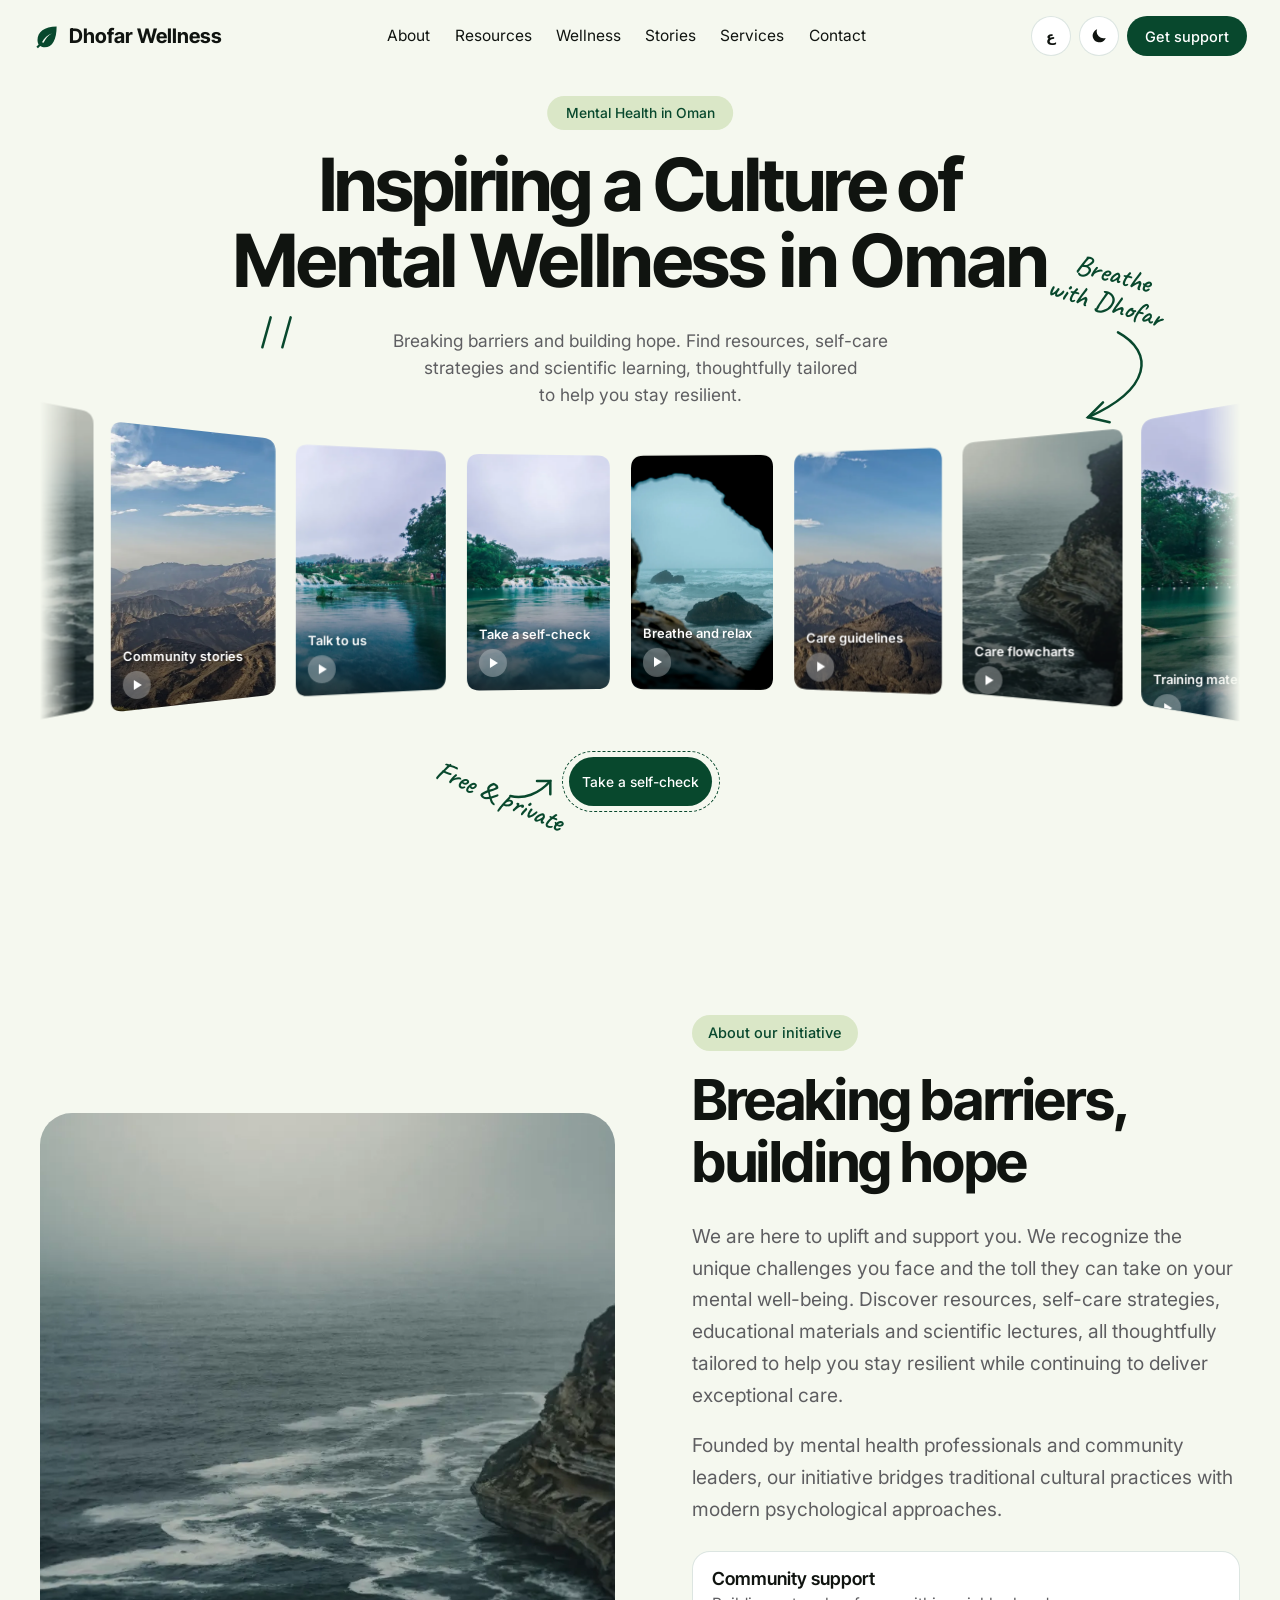
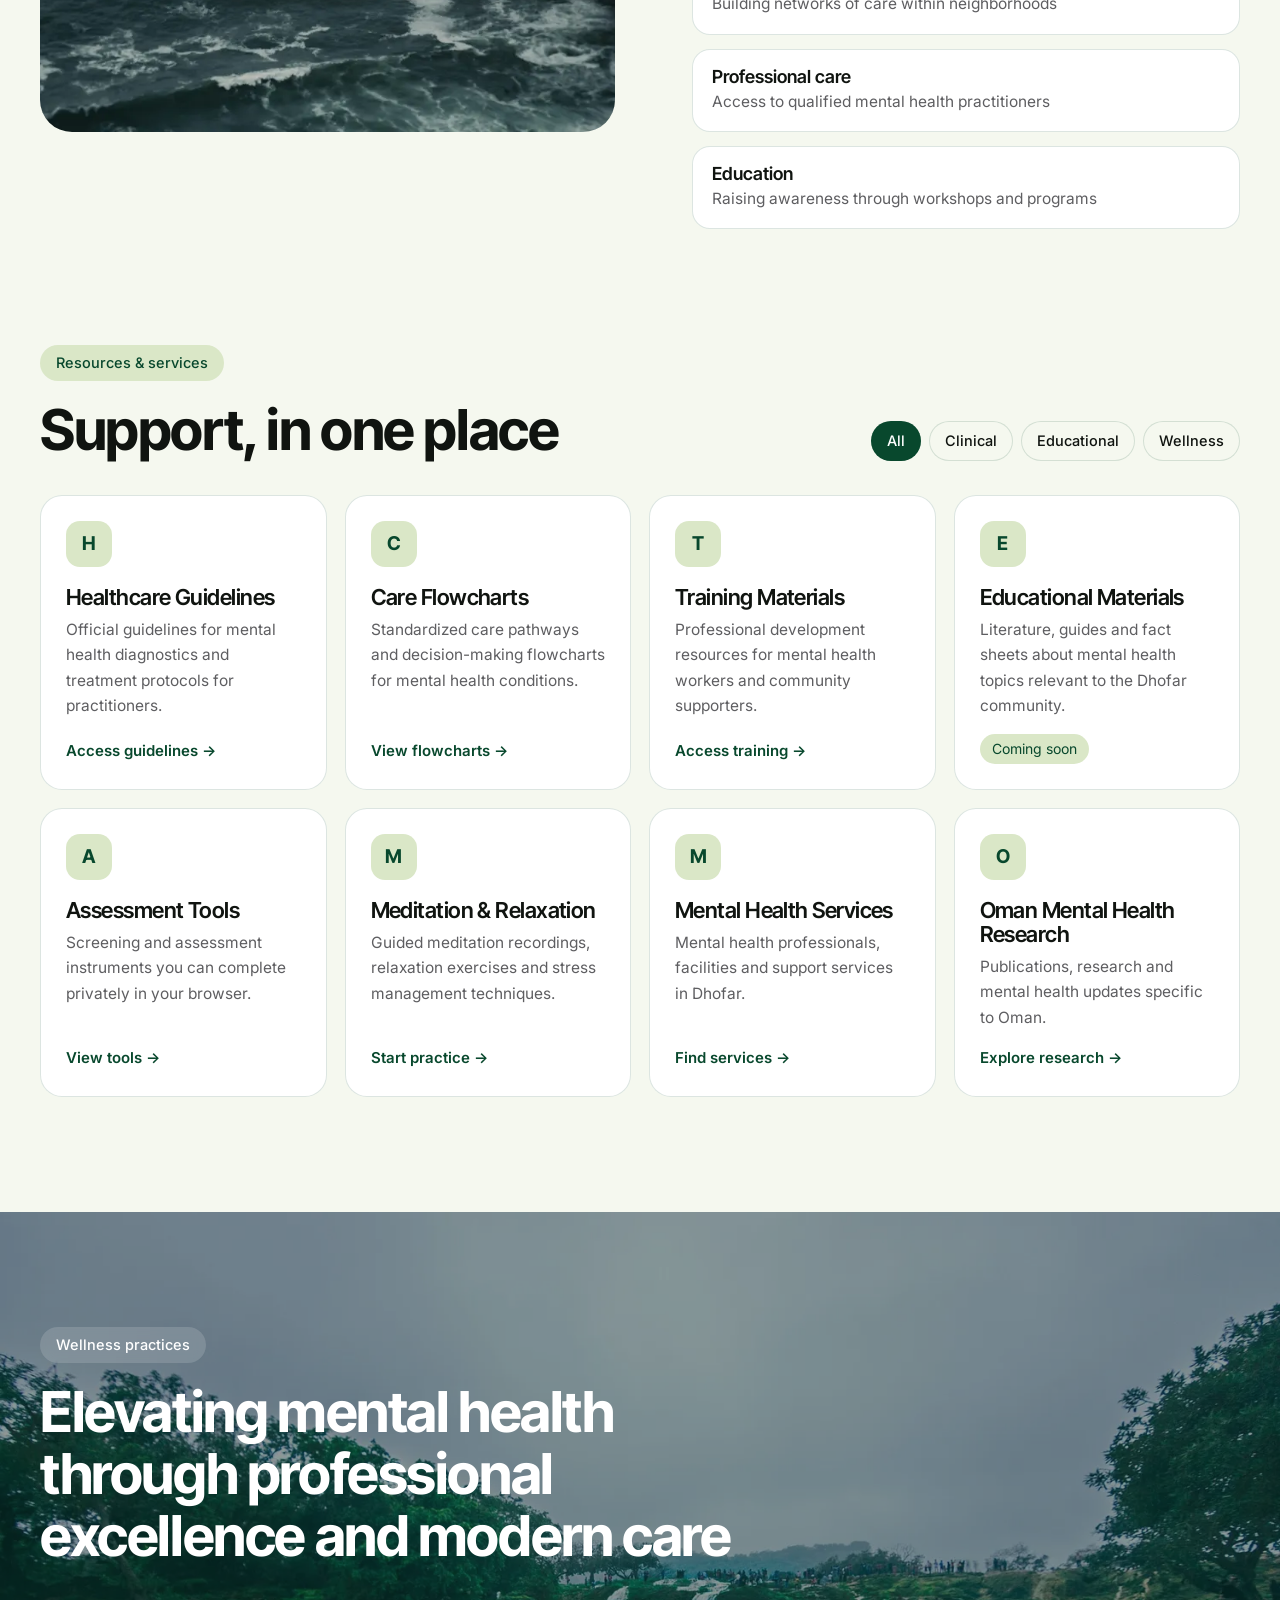
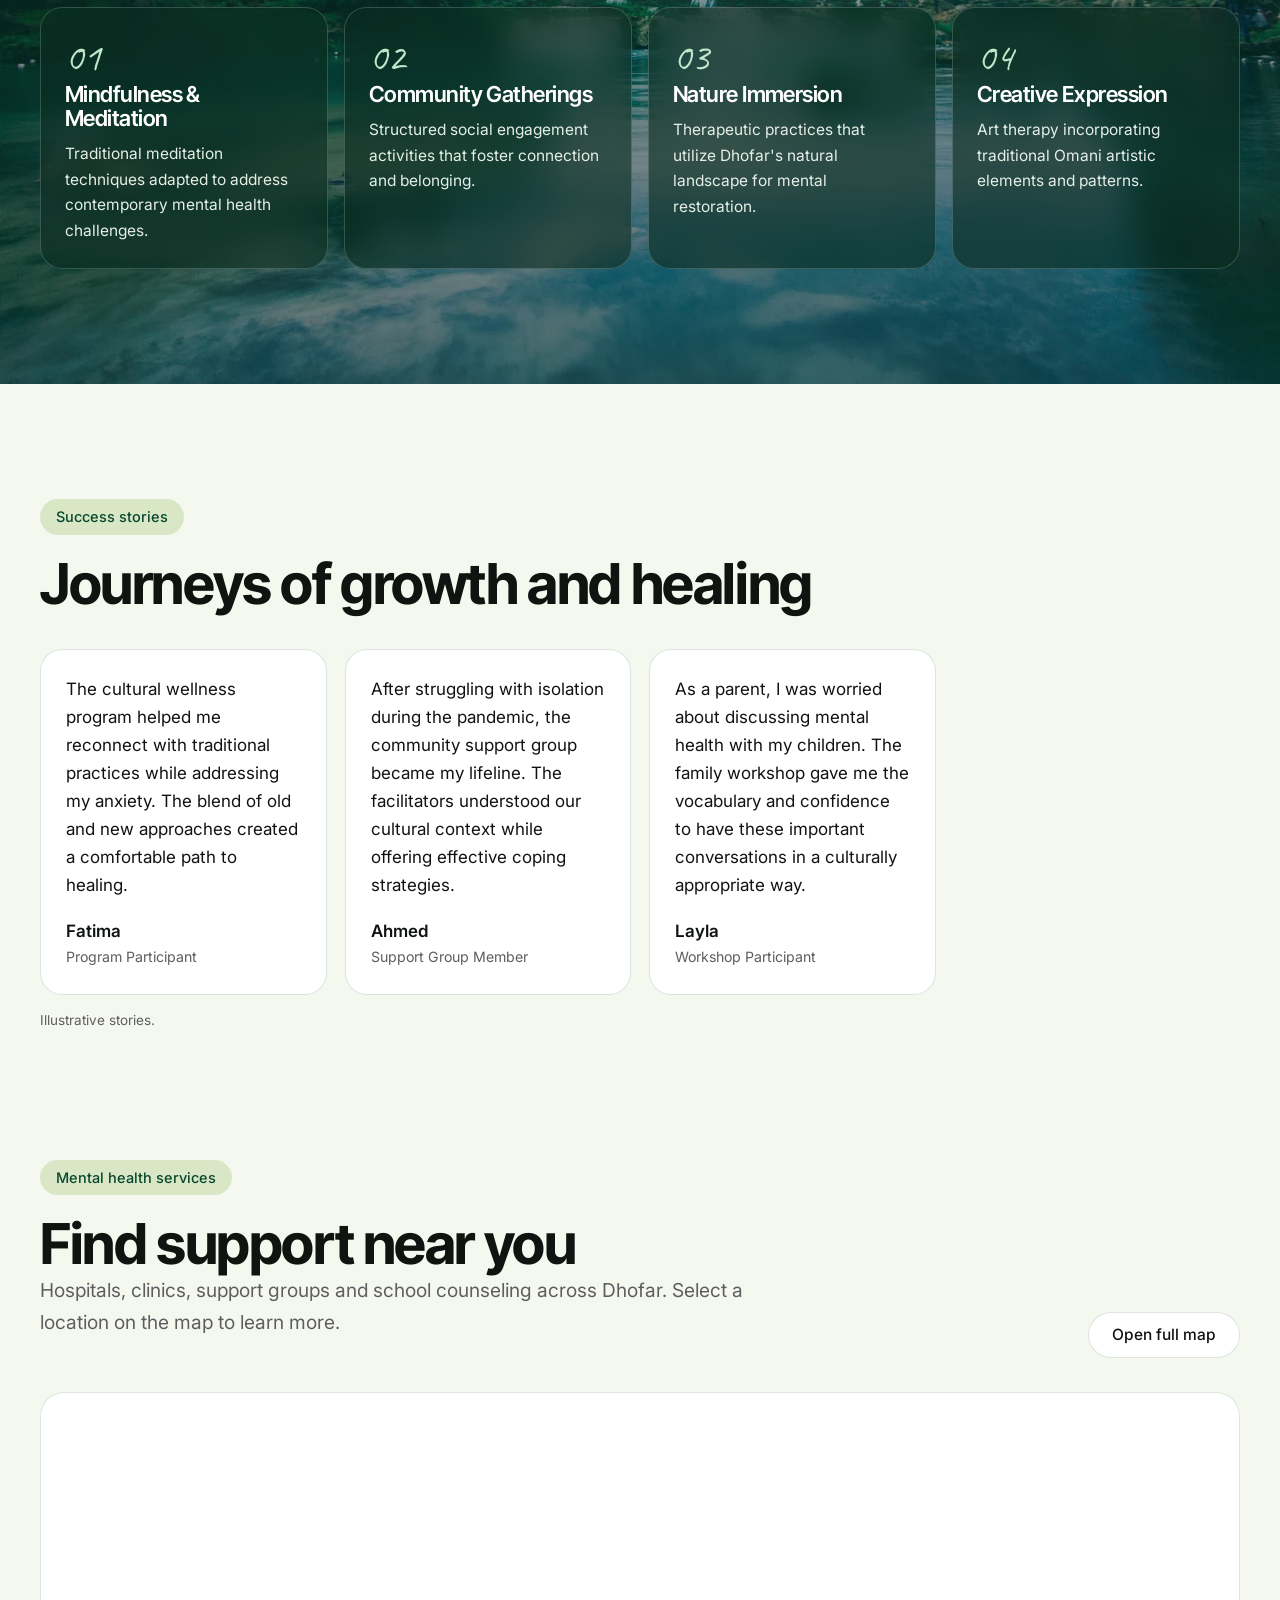
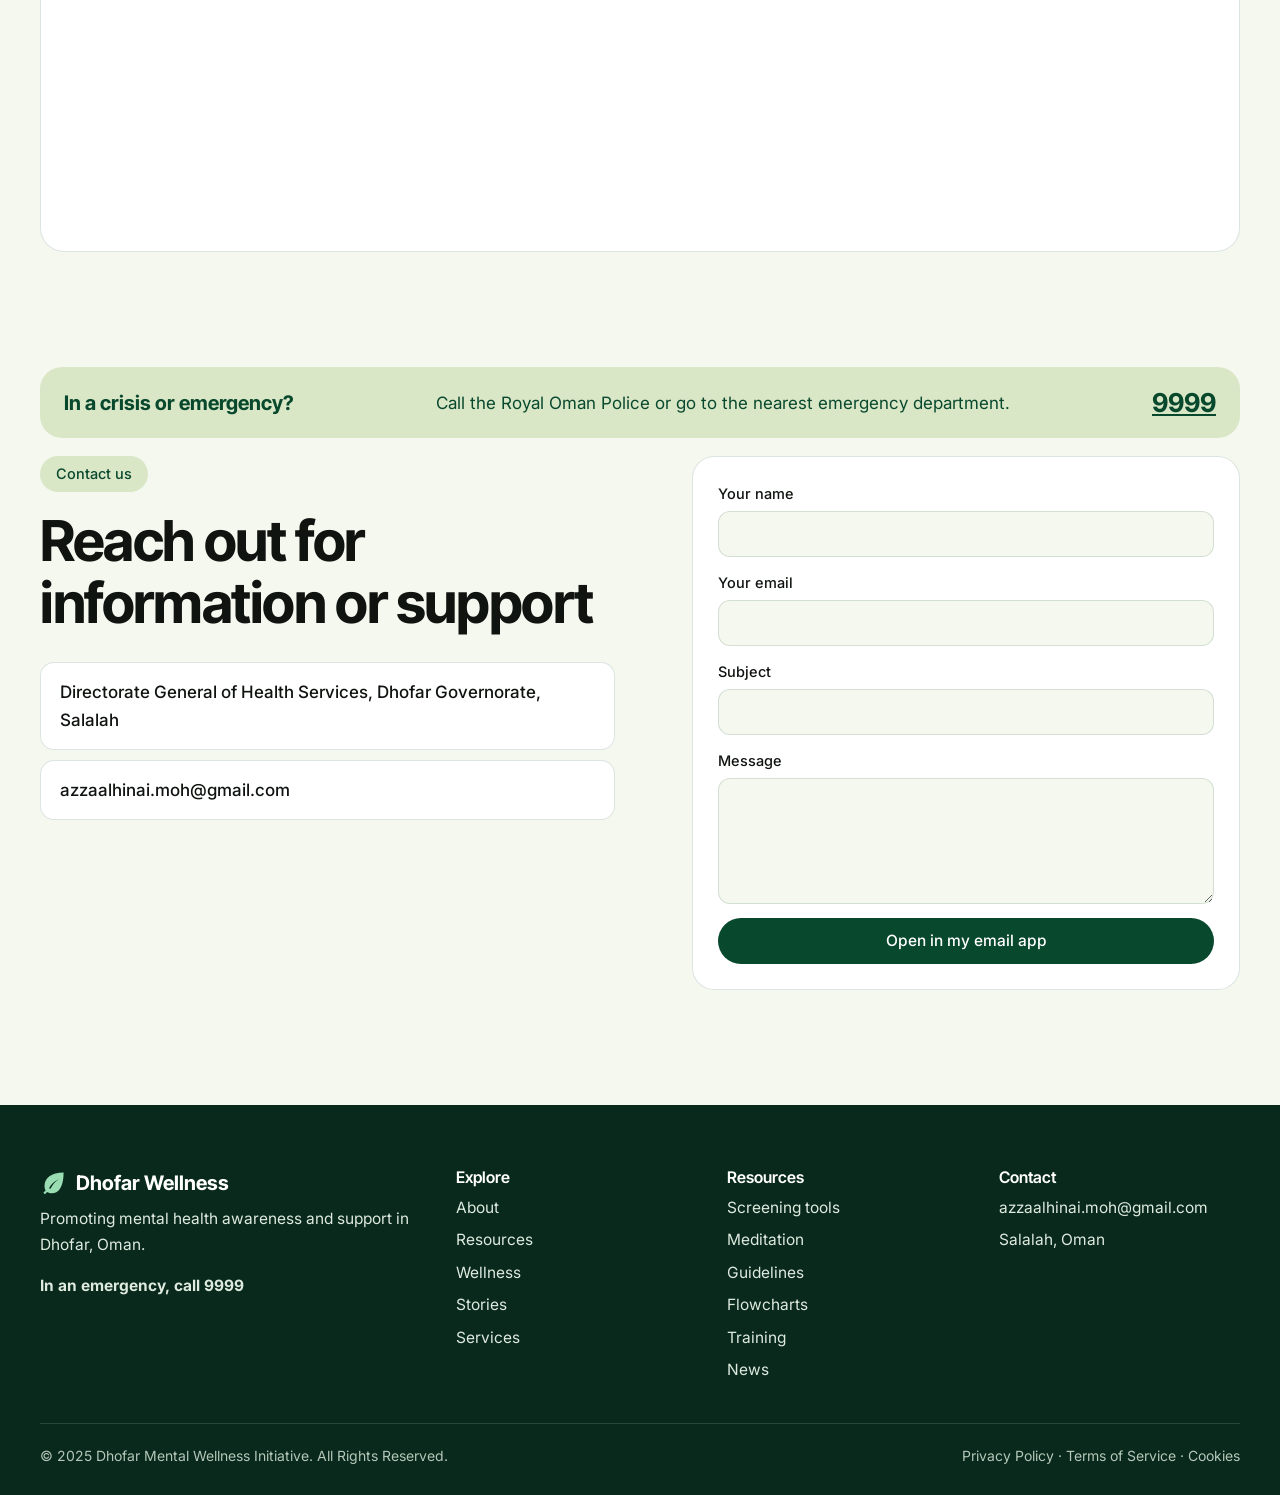
==== commit 3094dbfc: "Add custom domain (www.mentaloman.net), robots.txt, sitemap.xml and canonical tags Co-Authored-By: C" ====
--- a/index.html
+++ b/index.html
@@ -4,6 +4,7 @@
 <meta charset="utf-8"><meta name="viewport" content="width=device-width,initial-scale=1">
 <title>Home | Dhofar Mental Wellness Initiative</title>
 <meta name="description" content="Mental health resources, screening tools and support for Dhofar, Oman.">
+<link rel="canonical" href="https://www.mentaloman.net/">
 <script>(function(){var s=function(k){try{return localStorage.getItem(k)}catch(e){}},l=s('lang')||(/^ar/i.test(navigator.language)?'ar':'en'),h=document.documentElement;h.lang=l;h.dir=l==='ar'?'rtl':'ltr';h.dataset.theme=s('theme')||(matchMedia('(prefers-color-scheme: dark)').matches?'dark':'light')})()</script>
 <link rel="preconnect" href="https://fonts.googleapis.com"><link rel="preconnect" href="https://fonts.gstatic.com" crossorigin>
 <link href="https://fonts.googleapis.com/css2?family=Inter:wght@400;500;600&family=Inter+Tight:wght@600;700&family=Caveat:wght@400;600&family=IBM+Plex+Sans+Arabic:wght@400;500;600;700&family=Aref+Ruqaa:wght@400;700&display=swap" rel="stylesheet">
